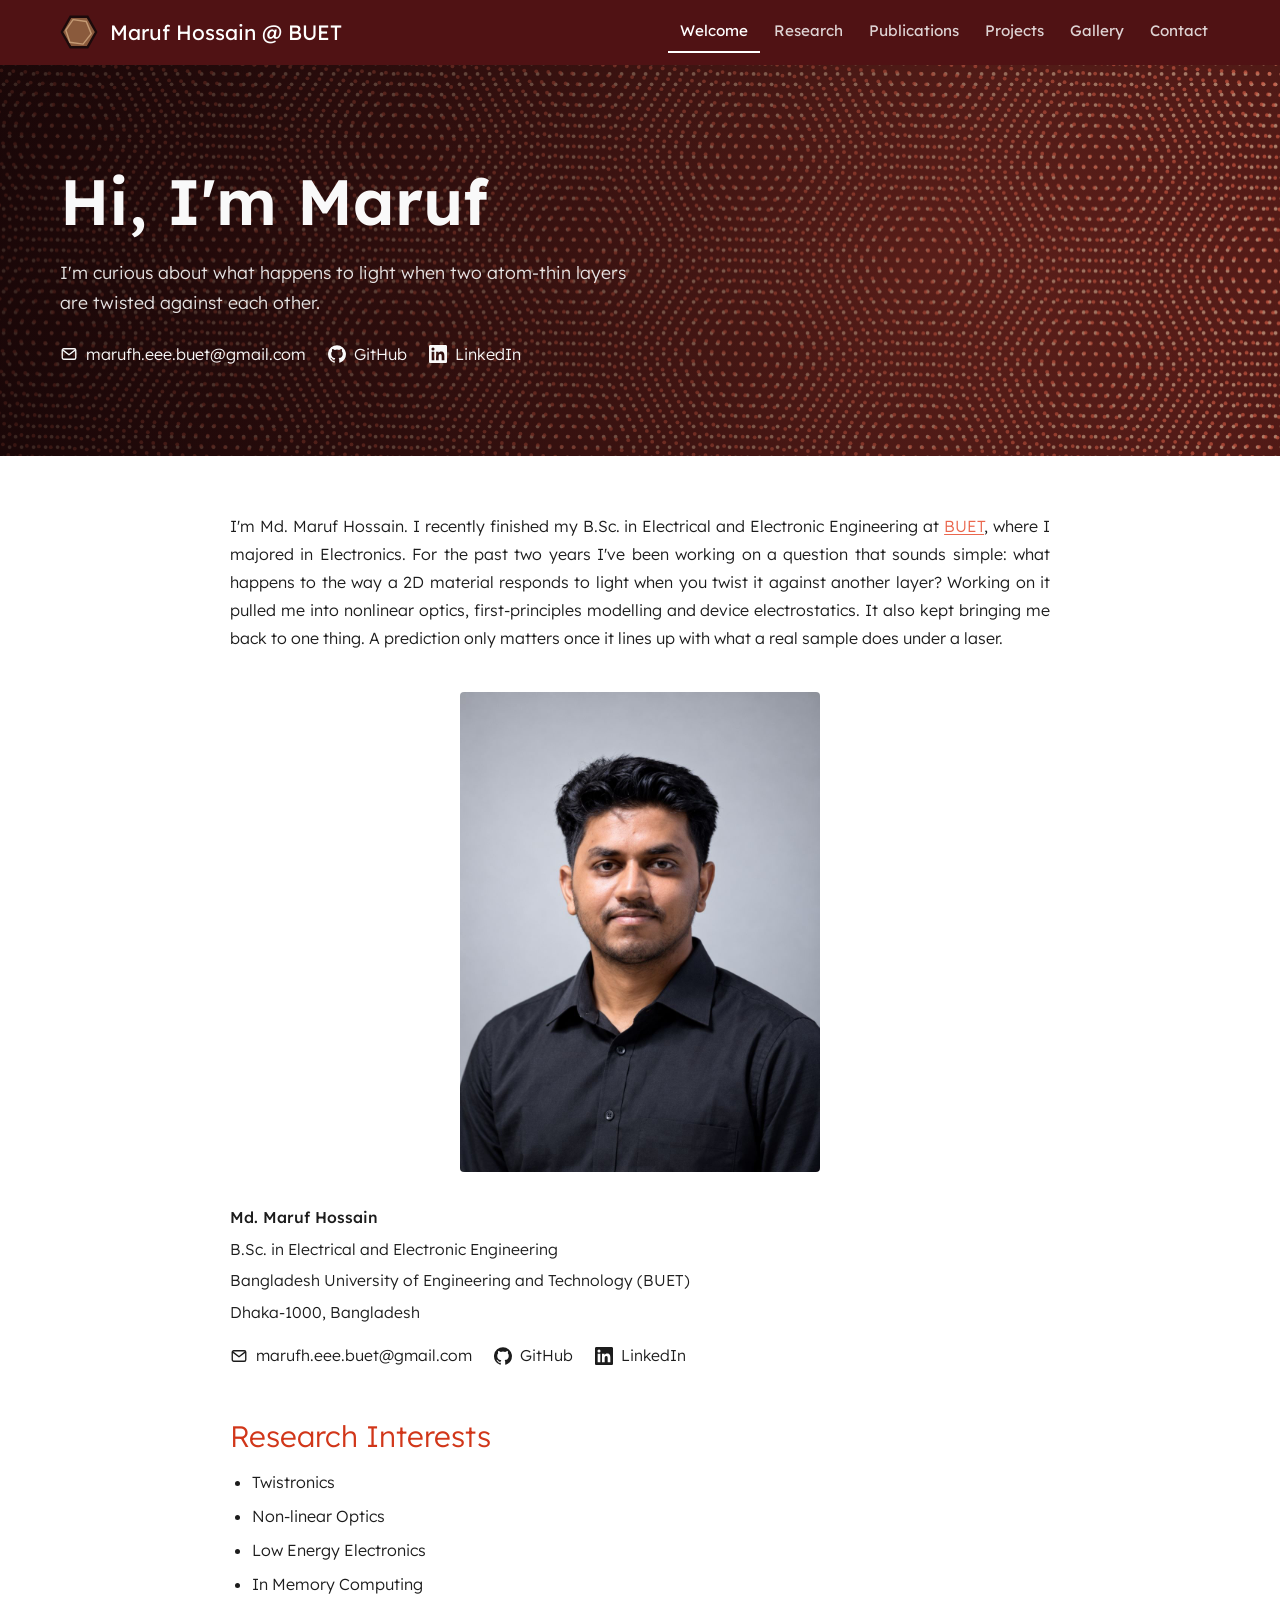
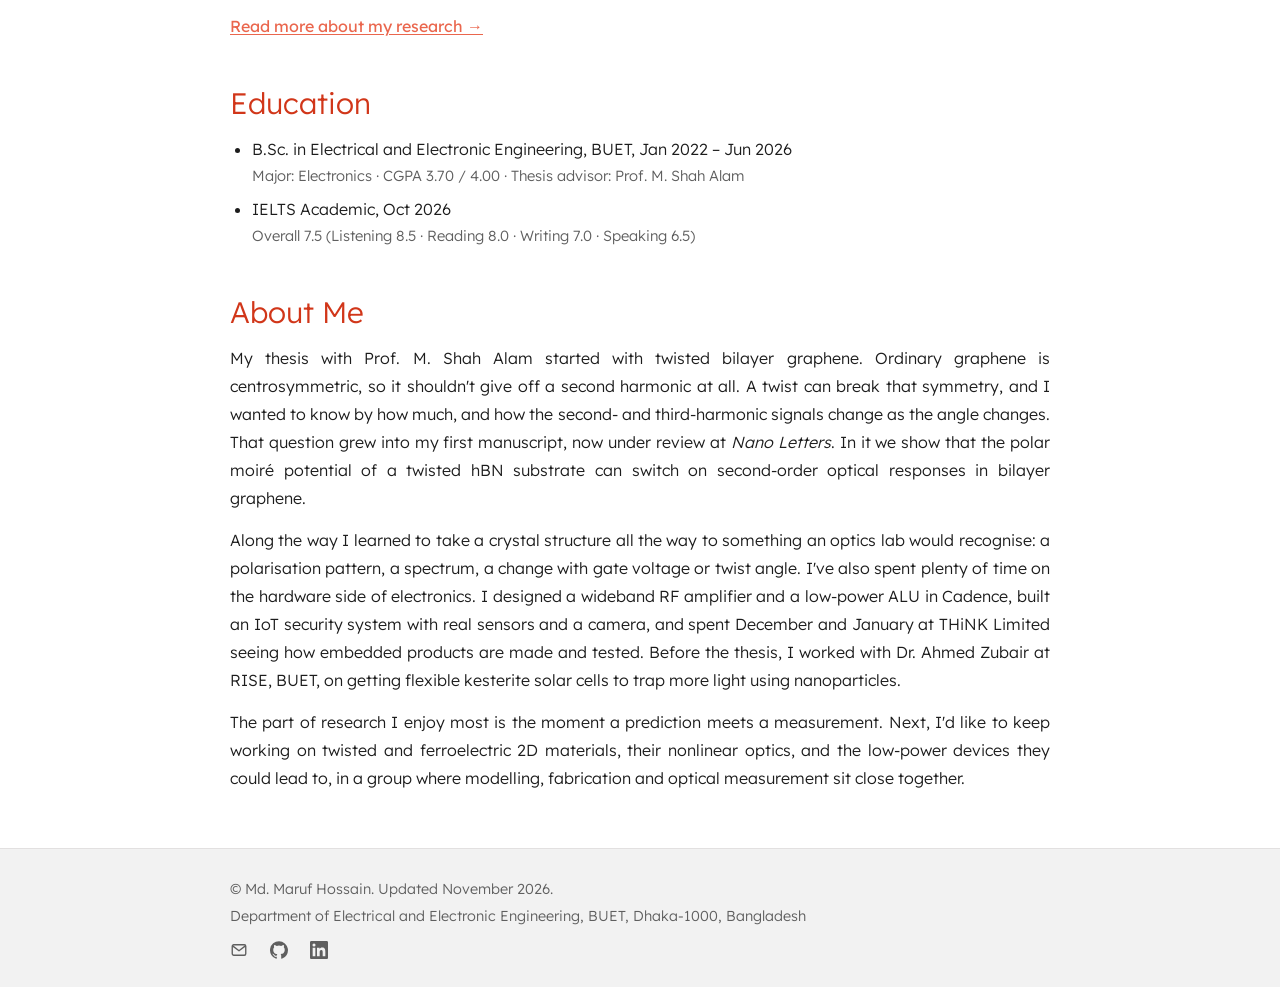
==== index.html @ a51764e7 "Add files via upload" ====
<!doctype html>
<html lang="en">
<head>
<meta charset="utf-8">
<meta name="viewport" content="width=device-width, initial-scale=1, viewport-fit=cover">
<meta name="description" content="Md. Maruf Hossain, B.Sc. EEE (BUET). Twistronics, non-linear optics, low energy electronics and in-memory computing.">
<!--
  HOW TO EDIT
  - Each tab is its own file: index.html (Welcome), research.html, publications.html,
    projects.html, contact.html. Open the file for the tab you want to change.
  - Text: find the sentence (Ctrl+F) and change it.
  - Projects: in projects.html, edit the PROJECTS list inside <script> at the bottom.
  - Gallery: in gallery.html, edit the GALLERY list at the bottom. Gallery photos are the files named gallery-01.jpg, gallery-02.jpg, ...
  - Look of every page (colours, fonts, spacing): style.css. Change it once, all pages follow.
  - Menu tabs: the <nav> block near the top of each page. If you add a page, add its tab to every file.
  - Photo: replace photo.jpg with another image of the same name.
-->
<title>Md. Maruf Hossain</title>
<link rel="preconnect" href="https://fonts.googleapis.com">
<link rel="preconnect" href="https://fonts.gstatic.com" crossorigin>
<link rel="stylesheet" href="https://fonts.googleapis.com/css2?family=Lexend:wght@300;400;500;600&display=swap">
<link rel="stylesheet" href="style.css">
</head>
<body>
<!-- Icons used for the email, GitHub and LinkedIn links -->
<svg width="0" height="0" style="position:absolute" aria-hidden="true">
  <symbol id="i-mail" viewBox="0 0 24 24"><rect x="3" y="5" width="18" height="14" rx="2"/><path d="M3.5 6.5 12 13l8.5-6.5"/></symbol>
  <symbol id="i-github" viewBox="0 0 24 24"><path d="M12 .3a12 12 0 0 0-3.8 23.38c.6.12.83-.26.83-.57l-.02-2.04c-3.34.72-4.04-1.61-4.04-1.61-.55-1.39-1.33-1.76-1.33-1.76-1.09-.74.08-.73.08-.73 1.2.09 1.84 1.24 1.84 1.24 1.07 1.83 2.8 1.3 3.49 1 .1-.78.42-1.3.76-1.6-2.67-.3-5.47-1.33-5.47-5.93 0-1.31.47-2.38 1.24-3.22-.14-.3-.54-1.52.1-3.18 0 0 1-.32 3.3 1.23a11.5 11.5 0 0 1 6 0c2.28-1.55 3.29-1.23 3.29-1.23.64 1.66.24 2.88.12 3.18a4.65 4.65 0 0 1 1.23 3.22c0 4.61-2.8 5.63-5.48 5.92.42.36.81 1.1.81 2.22l-.01 3.29c0 .31.2.69.82.57A12 12 0 0 0 12 .3"/></symbol>
  <symbol id="i-linkedin" viewBox="0 0 24 24"><path d="M20.45 20.45h-3.55v-5.57c0-1.33-.03-3.04-1.85-3.04-1.85 0-2.14 1.45-2.14 2.94v5.67H9.35V9h3.41v1.56h.05c.48-.9 1.64-1.85 3.37-1.85 3.6 0 4.27 2.37 4.27 5.46v6.28zM5.34 7.43a2.06 2.06 0 1 1 0-4.13 2.06 2.06 0 0 1 0 4.13zm1.78 13.02H3.56V9h3.56v11.45zM22.22 0H1.77C.79 0 0 .77 0 1.73v20.54C0 23.23.79 24 1.77 24h20.45c.98 0 1.78-.77 1.78-1.73V1.73C24 .77 23.2 0 22.22 0z"/></symbol>
</svg>

<header class="bar">
  <div class="inner">
    <a class="brand" href="index.html">
      <svg class="logo" viewBox="0 0 40 40" aria-hidden="true">
        <polygon points="11,4 29,4 38,20 29,36 11,36 2,20" fill="#8a5a3c" stroke="#1c0a0b" stroke-width="2.5"/>
        <polygon points="12,8 26,8 33,20 26,32 12,32 6,20" fill="none" stroke="#c49a74" stroke-width="1.5" transform="rotate(8 20 20)"/>
      </svg>
      Maruf Hossain @ BUET
    </a>
    <nav aria-label="Pages">
      <ul>
        <li><a href="index.html" aria-current="page">Welcome</a></li>
        <li><a href="research.html">Research</a></li>
        <li><a href="publications.html">Publications</a></li>
        <li><a href="projects.html">Projects</a></li>
        <li><a href="gallery.html">Gallery</a></li>
        <li><a href="contact.html">Contact</a></li>
      </ul>
    </nav>
  </div>
</header>

<div class="banner">
  <canvas id="moire" aria-hidden="true"></canvas>
  <div class="wrap">
    <h1>Hi, I'm Maruf</h1>
    <p>I'm curious about what happens to light when two atom-thin layers are twisted against each other.</p>
    <div class="social">
      <a href="mailto:marufh.eee.buet@gmail.com"><svg class="i stroke"><use href="#i-mail"/></svg>marufh.eee.buet@gmail.com</a>
      <a href="https://github.com/mmarufh" target="_blank" rel="noopener"><svg class="i"><use href="#i-github"/></svg>GitHub</a>
      <a href="https://www.linkedin.com/in/mmarufh-eee-buet" target="_blank" rel="noopener"><svg class="i"><use href="#i-linkedin"/></svg>LinkedIn</a>
    </div>
  </div>
</div>

<main>
  <!-- WELCOME -->
  <section class="page" id="welcome">
    <div class="wrap">
      <!-- BIO (intro paragraph): edit the text between <p> and </p> -->
      <div class="lead justify">
        <p>I'm Md. Maruf Hossain. I recently finished my B.Sc. in Electrical and Electronic Engineering at <a href="https://www.buet.ac.bd" target="_blank" rel="noopener">BUET</a>, where I majored in Electronics. For the past two years I've been working on a question that sounds simple: what happens to the way a 2D material responds to light when you twist it against another layer? Working on it pulled me into nonlinear optics, first-principles modelling and device electrostatics. It also kept bringing me back to one thing. A prediction only matters once it lines up with what a real sample does under a laser.</p>
      </div>

      <img class="portrait" style="margin-top:40px" src="photo.jpg" alt="Portrait of Md. Maruf Hossain" width="960" height="1280">

      <div class="addr">
        <span><strong>Md. Maruf Hossain</strong></span>
        <span>B.Sc. in Electrical and Electronic Engineering</span>
        <span>Bangladesh University of Engineering and Technology (BUET)</span>
        <span>Dhaka-1000, Bangladesh</span>
        <div class="social">
          <a href="mailto:marufh.eee.buet@gmail.com"><svg class="i stroke"><use href="#i-mail"/></svg>marufh.eee.buet@gmail.com</a>
          <a href="https://github.com/mmarufh" target="_blank" rel="noopener"><svg class="i"><use href="#i-github"/></svg>GitHub</a>
          <a href="https://www.linkedin.com/in/mmarufh-eee-buet" target="_blank" rel="noopener"><svg class="i"><use href="#i-linkedin"/></svg>LinkedIn</a>
        </div>
      </div>

      <h2 class="sub" style="margin-top:48px">Research Interests</h2>
      <ul class="plain">
        <li>Twistronics</li>
        <li>Non-linear Optics</li>
        <li>Low Energy Electronics</li>
        <li>In Memory Computing</li>
      </ul>
      <a class="more" href="research.html">Read more about my research →</a>

      <h2 class="sub">Education</h2>
      <ul class="plain">
        <li>B.Sc. in Electrical and Electronic Engineering, BUET, Jan 2022 – Jun 2026<span class="meta">Major: Electronics · CGPA 3.70 / 4.00 · Thesis advisor: Prof. M. Shah Alam</span></li>
        <li>IELTS Academic, Oct 2026<span class="meta">Overall 7.5 (Listening 8.5 · Reading 8.0 · Writing 7.0 · Speaking 6.5)</span></li>
      </ul>

      <!-- ABOUT ME: each <p> ... </p> is one paragraph. Edit, add or delete paragraphs. -->
      <h2 class="sub">About Me</h2>
      <div class="lead justify">
        <p>My thesis with Prof. M. Shah Alam started with twisted bilayer graphene. Ordinary graphene is centrosymmetric, so it shouldn't give off a second harmonic at all. A twist can break that symmetry, and I wanted to know by how much, and how the second- and third-harmonic signals change as the angle changes. That question grew into my first manuscript, now under review at <i>Nano Letters</i>. In it we show that the polar moiré potential of a twisted hBN substrate can switch on second-order optical responses in bilayer graphene.</p>
        <p>Along the way I learned to take a crystal structure all the way to something an optics lab would recognise: a polarisation pattern, a spectrum, a change with gate voltage or twist angle. I've also spent plenty of time on the hardware side of electronics. I designed a wideband RF amplifier and a low-power ALU in Cadence, built an IoT security system with real sensors and a camera, and spent December and January at THiNK Limited seeing how embedded products are made and tested. Before the thesis, I worked with Dr. Ahmed Zubair at RISE, BUET, on getting flexible kesterite solar cells to trap more light using nanoparticles.</p>
        <p>The part of research I enjoy most is the moment a prediction meets a measurement. Next, I'd like to keep working on twisted and ferroelectric 2D materials, their nonlinear optics, and the low-power devices they could lead to, in a group where modelling, fabrication and optical measurement sit close together.</p>
      </div>
    </div>
  </section>
</main>

<footer>
  <div class="wrap">
    <span>© Md. Maruf Hossain. Updated November 2026.</span>
    <span>Department of Electrical and Electronic Engineering, BUET, Dhaka-1000, Bangladesh</span>
    <div class="social" style="margin-top:10px">
      <a href="mailto:marufh.eee.buet@gmail.com" aria-label="Email"><svg class="i stroke"><use href="#i-mail"/></svg></a>
      <a href="https://github.com/mmarufh" target="_blank" rel="noopener" aria-label="GitHub"><svg class="i"><use href="#i-github"/></svg></a>
      <a href="https://www.linkedin.com/in/mmarufh-eee-buet" target="_blank" rel="noopener" aria-label="LinkedIn"><svg class="i"><use href="#i-linkedin"/></svg></a>
    </div>
  </div>
</footer>

<script src="site.js"></script>
</body>
</html>
---- style.css ----
/* Shared look for every page. Colours are the variables in :root below. */
/* Layout: matches the LeeLab Google Sites theme. Maroon top bar with the site name and tabs,
   a full-width banner with a large white title, then one narrow light column of content
   with coral-red section headings. Single light theme on purpose, like the original. */
:root{
  --maroon:#501214;
  --maroon-dark:#3a0c0e;
  --heading:#d13619;
  --link:#ea664d;
  --ink:#1c1c1c;
  --muted:#5f5f5f;
  --bg:#ffffff;
  --band:#f2f2f2;
  --line:#e2e0e0;
  --f:"Lexend", "Segoe UI", Arial, sans-serif;
  color-scheme:light;
}
*{box-sizing:border-box}
html{scroll-behavior:smooth;scroll-padding-top:76px}
@media (prefers-reduced-motion: reduce){html{scroll-behavior:auto}}
body{background:var(--bg);color:var(--ink);font-family:var(--f);font-weight:300;font-size:16px;line-height:1.75}
body::before{content:"";position:fixed;inset:0 0 auto;height:env(safe-area-inset-top,0px);z-index:10;background:var(--maroon)}
a{color:var(--link);text-underline-offset:2px}
a:focus-visible,button:focus-visible{outline:2px solid var(--link);outline-offset:3px;border-radius:3px}
h1,h2,h3{font-family:var(--f);margin:0;line-height:1.25;text-wrap:balance}
p{margin:0}
strong,b{font-weight:500}
.wrap{max-width:860px;margin:0 auto;padding-left:max(20px,env(safe-area-inset-left,0px));padding-right:max(20px,env(safe-area-inset-right,0px))}
.wrap.wide{max-width:1040px}

/* top bar */
header.bar{position:sticky;top:env(safe-area-inset-top,0px);z-index:5;background:var(--maroon);color:#fff}
header.bar .inner{max-width:1200px;margin:0 auto;display:flex;align-items:center;justify-content:space-between;gap:16px;flex-wrap:wrap;padding-block:12px;padding-left:max(20px,env(safe-area-inset-left,0px));padding-right:max(20px,env(safe-area-inset-right,0px))}
.brand{display:flex;align-items:center;gap:12px;color:#fff;text-decoration:none;font-size:1.3rem;font-weight:400}
.logo{width:38px;height:38px;flex:none}
nav ul{list-style:none;margin:0;padding:0;display:flex;gap:2px;flex-wrap:wrap}
nav a{display:block;padding:6px 12px;color:rgba(255,255,255,.82);text-decoration:none;font-size:.95rem;font-weight:400;border-bottom:2px solid transparent}
nav a:hover{color:#fff;border-bottom-color:#fff}

/* banner */
.banner{position:relative;overflow:hidden;background:var(--maroon-dark);color:#f9f9f9}
#moire{position:absolute;inset:0;width:100%;height:100%;display:block}
.banner::after{content:"";position:absolute;inset:0;background:linear-gradient(90deg,rgba(20,6,7,.78) 0%,rgba(20,6,7,.45) 55%,rgba(20,6,7,.15) 100%)}
.banner .wrap{position:relative;z-index:1;max-width:1200px;padding-block:96px 88px}
.banner h1{font-size:clamp(2.6rem,7vw,4rem);font-weight:600;color:#f9f9f9;max-width:14ch}
.banner p{margin-top:16px;font-size:1.1rem;max-width:52ch;color:rgba(249,249,249,.9)}

/* sections */
section.page{padding-block:56px}
section.page.band{background:var(--band)}
h2.title{font-size:clamp(1.9rem,4vw,2.4rem);font-weight:400;color:var(--ink);margin-bottom:28px}
h2.sub{font-size:1.85rem;font-weight:300;color:var(--heading);margin:44px 0 14px}
h2.sub:first-child{margin-top:0}
h3{font-weight:500;font-size:1.12rem}
.justify{text-align:justify;hyphens:auto}
.lead p+p{margin-top:14px}

/* welcome */
.portrait{display:block;width:100%;max-width:360px;height:auto;margin:0 auto 32px;border-radius:4px}
.addr{display:grid;gap:4px;font-size:.98rem}
.links{display:flex;gap:18px;flex-wrap:wrap;margin-top:10px}
ul.plain{margin:0;padding-left:22px;display:grid;gap:6px}
ul.plain .meta{display:block;color:var(--muted);font-size:.92rem}

/* research */
.interests{display:grid;grid-template-columns:1fr 1fr;gap:28px 36px;margin-top:8px}
.interests > div{min-width:0}
.interests h3{color:var(--ink);margin-bottom:6px}
.interests p{color:var(--muted);font-size:.96rem}

.pipeline{display:grid;grid-template-columns:repeat(5,1fr);margin-top:8px;border:1px solid var(--line);background:var(--bg)}
.step{padding:16px 14px;border-left:1px solid var(--line);min-width:0}
.step:first-child{border-left:0}
.step .n{font-size:.78rem;color:var(--heading);font-weight:500;letter-spacing:.06em}
.step strong{display:block;font-size:.98rem;margin-top:2px}
.step span{display:block;color:var(--muted);font-size:.86rem;line-height:1.5;margin-top:4px}

.work{display:grid;gap:30px;margin-top:8px}
.work article{min-width:0}
.work .when{font-size:.86rem;color:var(--muted)}
.work .when b{color:var(--heading);font-weight:500}
.work h3{font-size:1.2rem;margin:4px 0 8px}
.work .who{color:var(--muted);font-size:.92rem;margin-top:6px}
.work .tools{font-size:.86rem;color:var(--muted);margin-top:4px;font-style:italic}

.pub{border-left:3px solid var(--maroon);padding:6px 0 6px 18px}
.pub .t{font-weight:400;font-size:1.06rem}
.pub .a{color:var(--muted);font-size:.94rem;margin-top:4px}
.pub .a u{text-decoration:none;color:var(--ink);font-weight:500}

/* projects */
.projects{display:grid;grid-template-columns:1fr 1fr;gap:20px}
.proj{display:flex;flex-direction:column;background:var(--bg);border:1px solid var(--line);border-top:3px solid var(--maroon);padding:22px;min-width:0}
.proj.feature{grid-column:1 / -1;border-top-color:var(--heading)}
.proj .kind{font-size:.78rem;letter-spacing:.06em;text-transform:uppercase;color:var(--heading);font-weight:400}
.proj h3{font-size:1.15rem;margin-top:6px}
.proj p{color:var(--muted);font-size:.95rem;margin-top:8px}
.proj ul{margin:10px 0 0;padding-left:18px;font-size:.93rem;display:grid;gap:4px;flex:1}
.proj .tools{font-size:.84rem;color:var(--muted);font-style:italic;margin-top:12px}
.files{display:flex;flex-wrap:wrap;gap:8px;margin-top:16px}
.files a{font-size:.88rem;font-weight:400;text-decoration:none;padding:7px 16px;background:var(--maroon);color:#fff;border-radius:3px}
.files a:hover{background:var(--heading)}
.files .pending{font-size:.86rem;color:var(--muted);font-style:italic}

/* skills */
.skills{display:grid;grid-template-columns:repeat(4,1fr);gap:24px}
.skills > div{min-width:0}
.skills h3{font-size:1rem;color:var(--heading);font-weight:400;margin-bottom:6px}
.skills ul{list-style:none;margin:0;padding:0;display:grid;gap:3px;font-size:.95rem}

/* contact */
.contact-grid{display:grid;grid-template-columns:110px 1fr;gap:10px 18px;align-items:center}
.contact-grid > *{min-width:0}
.contact-grid .k{color:var(--muted);font-size:.9rem}
.contact-grid code{font-family:var(--f);font-size:1rem;user-select:all;overflow-wrap:anywhere}
.copy{font:inherit;font-size:.8rem;margin-left:10px;padding:2px 10px;border:1px solid var(--line);border-radius:3px;background:var(--bg);color:var(--ink);cursor:pointer}
.copy:hover{border-color:var(--link);color:var(--link)}

/* icon links, like the CV header */
.social{display:flex;flex-wrap:wrap;gap:10px 22px;align-items:center}
.social a{display:inline-flex;align-items:center;gap:8px;text-decoration:none;color:inherit}
.social a:hover{color:var(--link)}
.banner .social{margin-top:22px;color:#f9f9f9}
.banner .social a:hover{color:#f3c7a6}
svg.i{width:18px;height:18px;flex:none;fill:currentColor}
svg.i.stroke{fill:none;stroke:currentColor;stroke-width:1.8;stroke-linejoin:round;stroke-linecap:round}
.addr .social{margin-top:12px}

footer{background:var(--band);border-top:1px solid var(--line);color:var(--muted);font-size:.9rem}
footer .wrap{padding-block:28px;display:grid;gap:2px}

@media (max-width:760px){
  nav{width:100%}
  .interests,.projects{grid-template-columns:1fr}
  .skills{grid-template-columns:1fr 1fr}
  .pipeline{grid-template-columns:1fr}
  .step{border-left:0;border-top:1px solid var(--line)}
  .step:first-child{border-top:0}
  .contact-grid{grid-template-columns:1fr;gap:2px}
  .contact-grid .k{margin-top:10px}
  .justify{text-align:left}
}
@media (max-width:440px){.skills{grid-template-columns:1fr}}

/* multi-page additions */
nav a[aria-current="page"]{color:#fff;border-bottom-color:#fff}
.banner.small .wrap{padding-block:64px 56px}
.banner.small h1{font-size:clamp(2.2rem,5.5vw,3.2rem);max-width:none}
.more{display:inline-block;margin-top:14px;font-weight:400}

/* gallery */
.gallery{columns:3 280px;column-gap:18px}
.gallery figure{break-inside:avoid;margin:0 0 18px;background:var(--bg);border:1px solid var(--line)}
.gallery button{display:block;width:100%;padding:0;border:0;background:none;cursor:zoom-in}
.gallery img{display:block;width:100%;height:auto}
.gallery figcaption{padding:10px 14px 12px;font-size:.92rem;color:var(--muted);line-height:1.55}
.lightbox{position:fixed;inset:0;z-index:20;background:rgba(18,6,7,.92);display:flex;flex-direction:column;align-items:center;justify-content:center;gap:12px;
  padding:calc(16px + env(safe-area-inset-top,0px)) max(16px,env(safe-area-inset-right,0px)) calc(16px + env(safe-area-inset-bottom,0px)) max(16px,env(safe-area-inset-left,0px))}
.lightbox img{max-width:100%;max-height:calc(100% - 70px);object-fit:contain}
.lightbox p{color:#f1e7e2;margin:0;text-align:center;max-width:70ch;font-size:.95rem}
.lightbox .lb-btn{position:absolute;background:rgba(255,255,255,.12);color:#fff;border:0;border-radius:50%;width:44px;height:44px;font:inherit;font-size:1.4rem;cursor:pointer}
.lightbox .lb-btn:hover{background:rgba(255,255,255,.25)}
.lb-close{top:calc(14px + env(safe-area-inset-top,0px));right:max(14px,env(safe-area-inset-right,0px))}
.lb-prev{left:max(14px,env(safe-area-inset-left,0px));top:50%}
.lb-next{right:max(14px,env(safe-area-inset-right,0px));top:50%}
body{margin:0}
img{max-width:100%}
[hidden]{display:none!important}
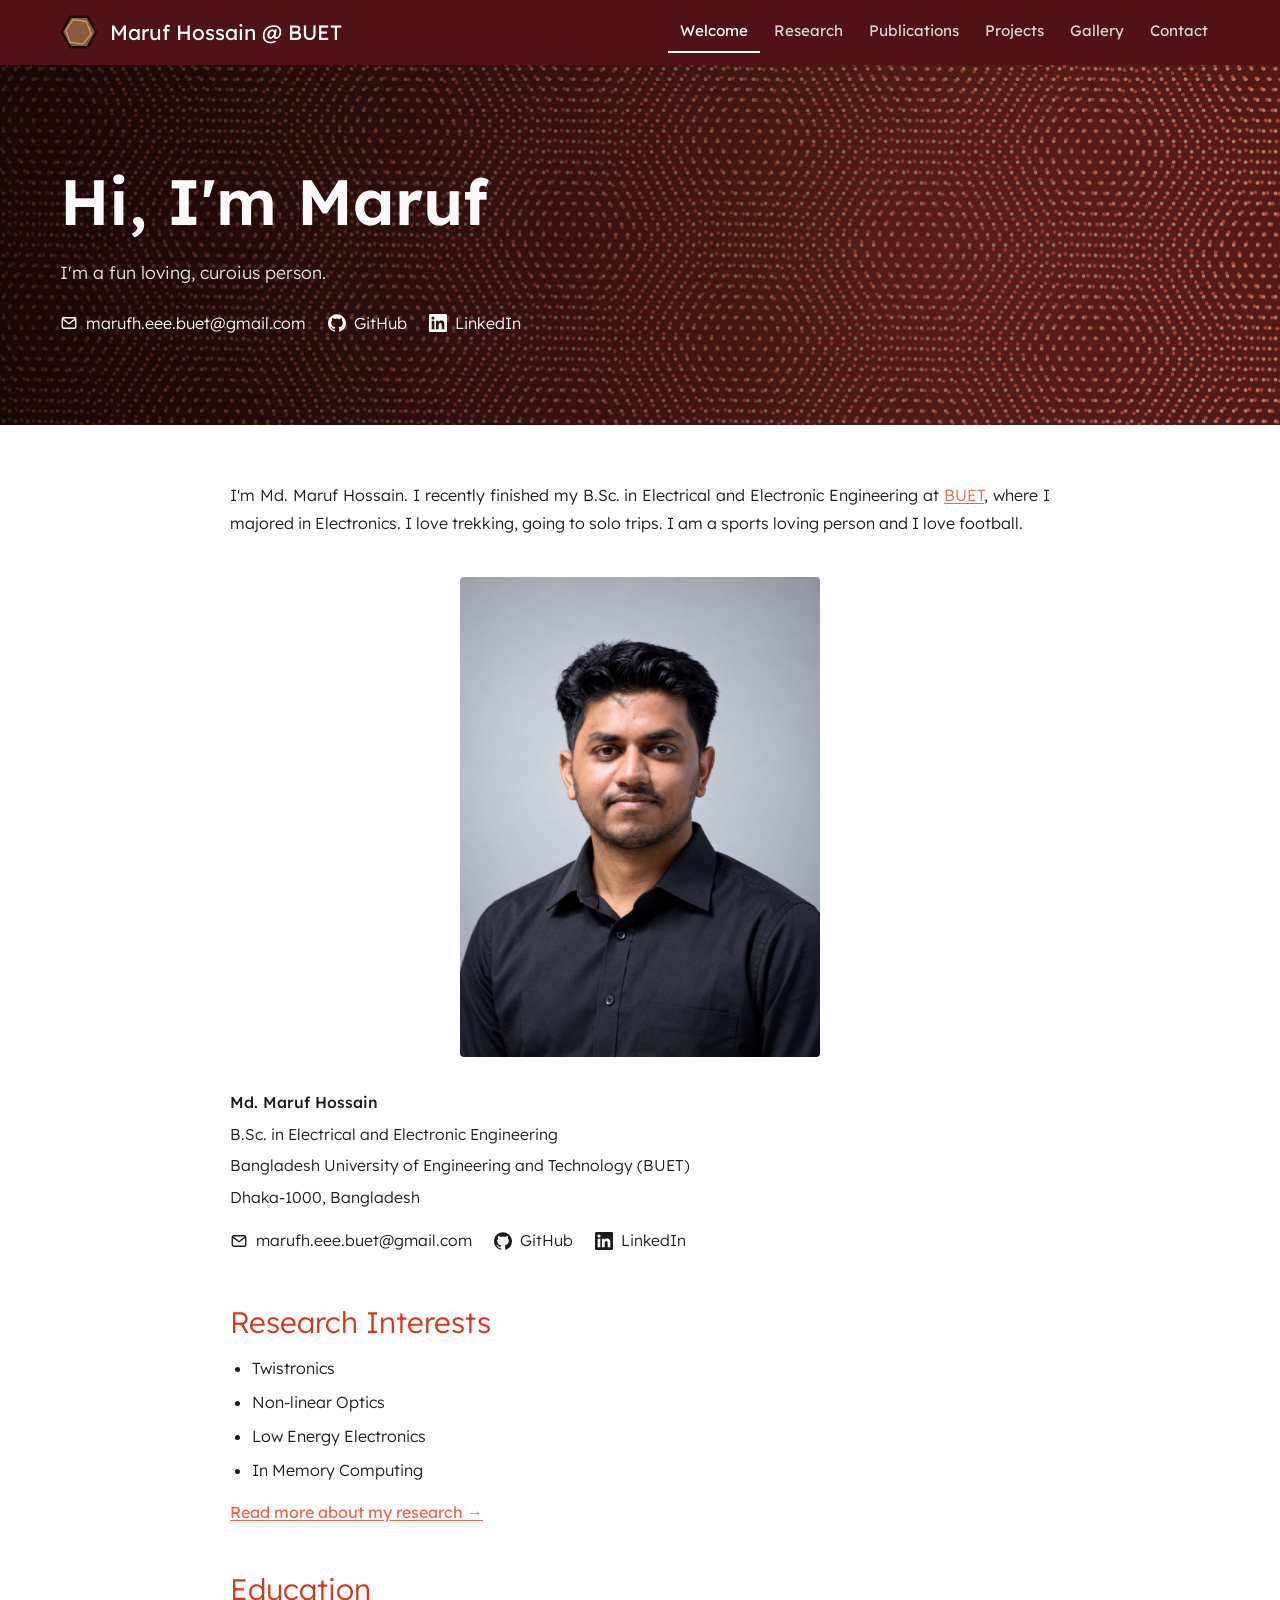
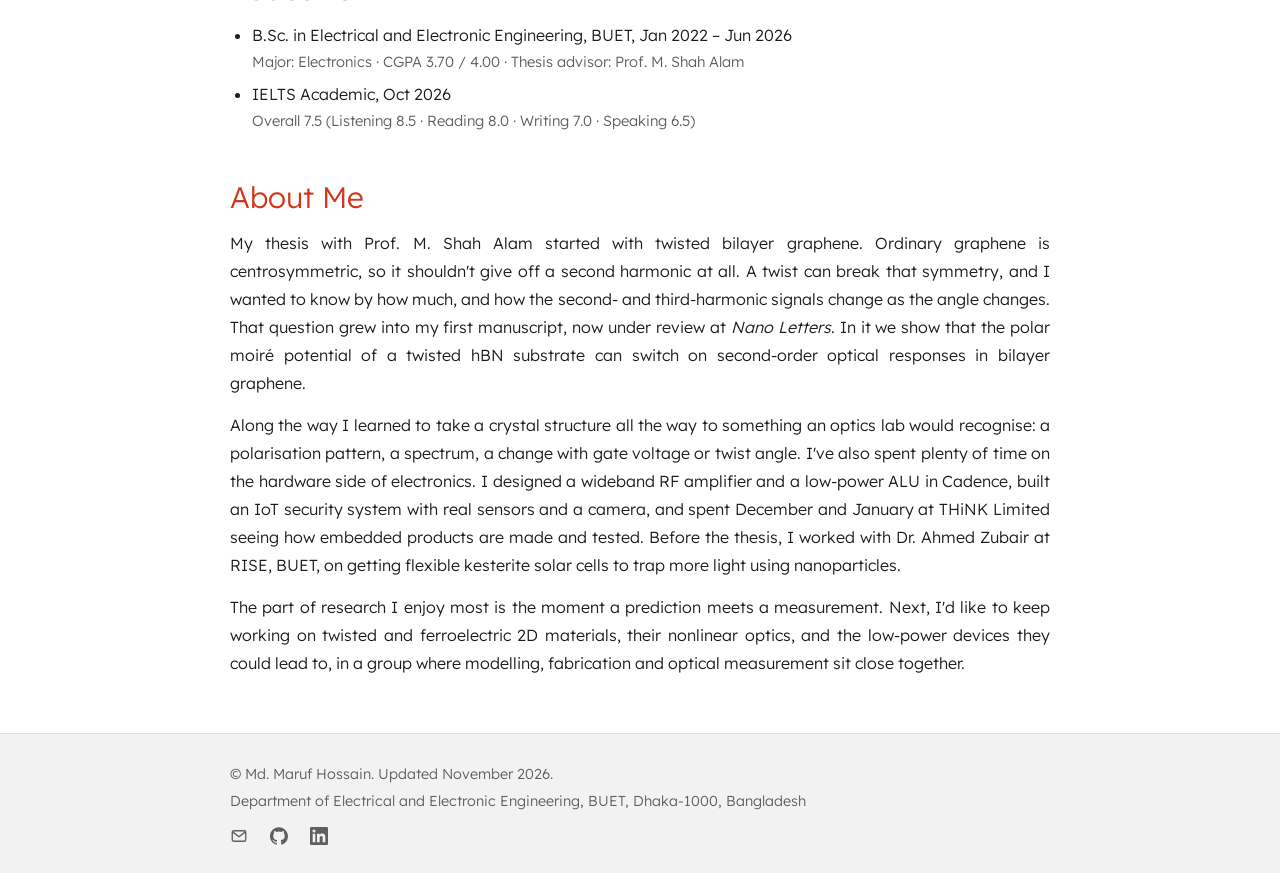
==== commit cd388e39: "Update personal introduction in index.html" ====
--- a/index.html
+++ b/index.html
@@ -55,7 +55,7 @@
   <canvas id="moire" aria-hidden="true"></canvas>
   <div class="wrap">
     <h1>Hi, I'm Maruf</h1>
-    <p>I'm curious about what happens to light when two atom-thin layers are twisted against each other.</p>
+    <p>I'm a fun loving, curoius person.</p>
     <div class="social">
       <a href="mailto:marufh.eee.buet@gmail.com"><svg class="i stroke"><use href="#i-mail"/></svg>marufh.eee.buet@gmail.com</a>
       <a href="https://github.com/mmarufh" target="_blank" rel="noopener"><svg class="i"><use href="#i-github"/></svg>GitHub</a>
@@ -70,7 +70,7 @@
     <div class="wrap">
       <!-- BIO (intro paragraph): edit the text between <p> and </p> -->
       <div class="lead justify">
-        <p>I'm Md. Maruf Hossain. I recently finished my B.Sc. in Electrical and Electronic Engineering at <a href="https://www.buet.ac.bd" target="_blank" rel="noopener">BUET</a>, where I majored in Electronics. For the past two years I've been working on a question that sounds simple: what happens to the way a 2D material responds to light when you twist it against another layer? Working on it pulled me into nonlinear optics, first-principles modelling and device electrostatics. It also kept bringing me back to one thing. A prediction only matters once it lines up with what a real sample does under a laser.</p>
+        <p>I'm Md. Maruf Hossain. I recently finished my B.Sc. in Electrical and Electronic Engineering at <a href="https://www.buet.ac.bd" target="_blank" rel="noopener">BUET</a>, where I majored in Electronics. I love trekking, going to solo trips. I am a sports loving person and I love football.  </p>
       </div>
 
       <img class="portrait" style="margin-top:40px" src="photo.jpg" alt="Portrait of Md. Maruf Hossain" width="960" height="1280">
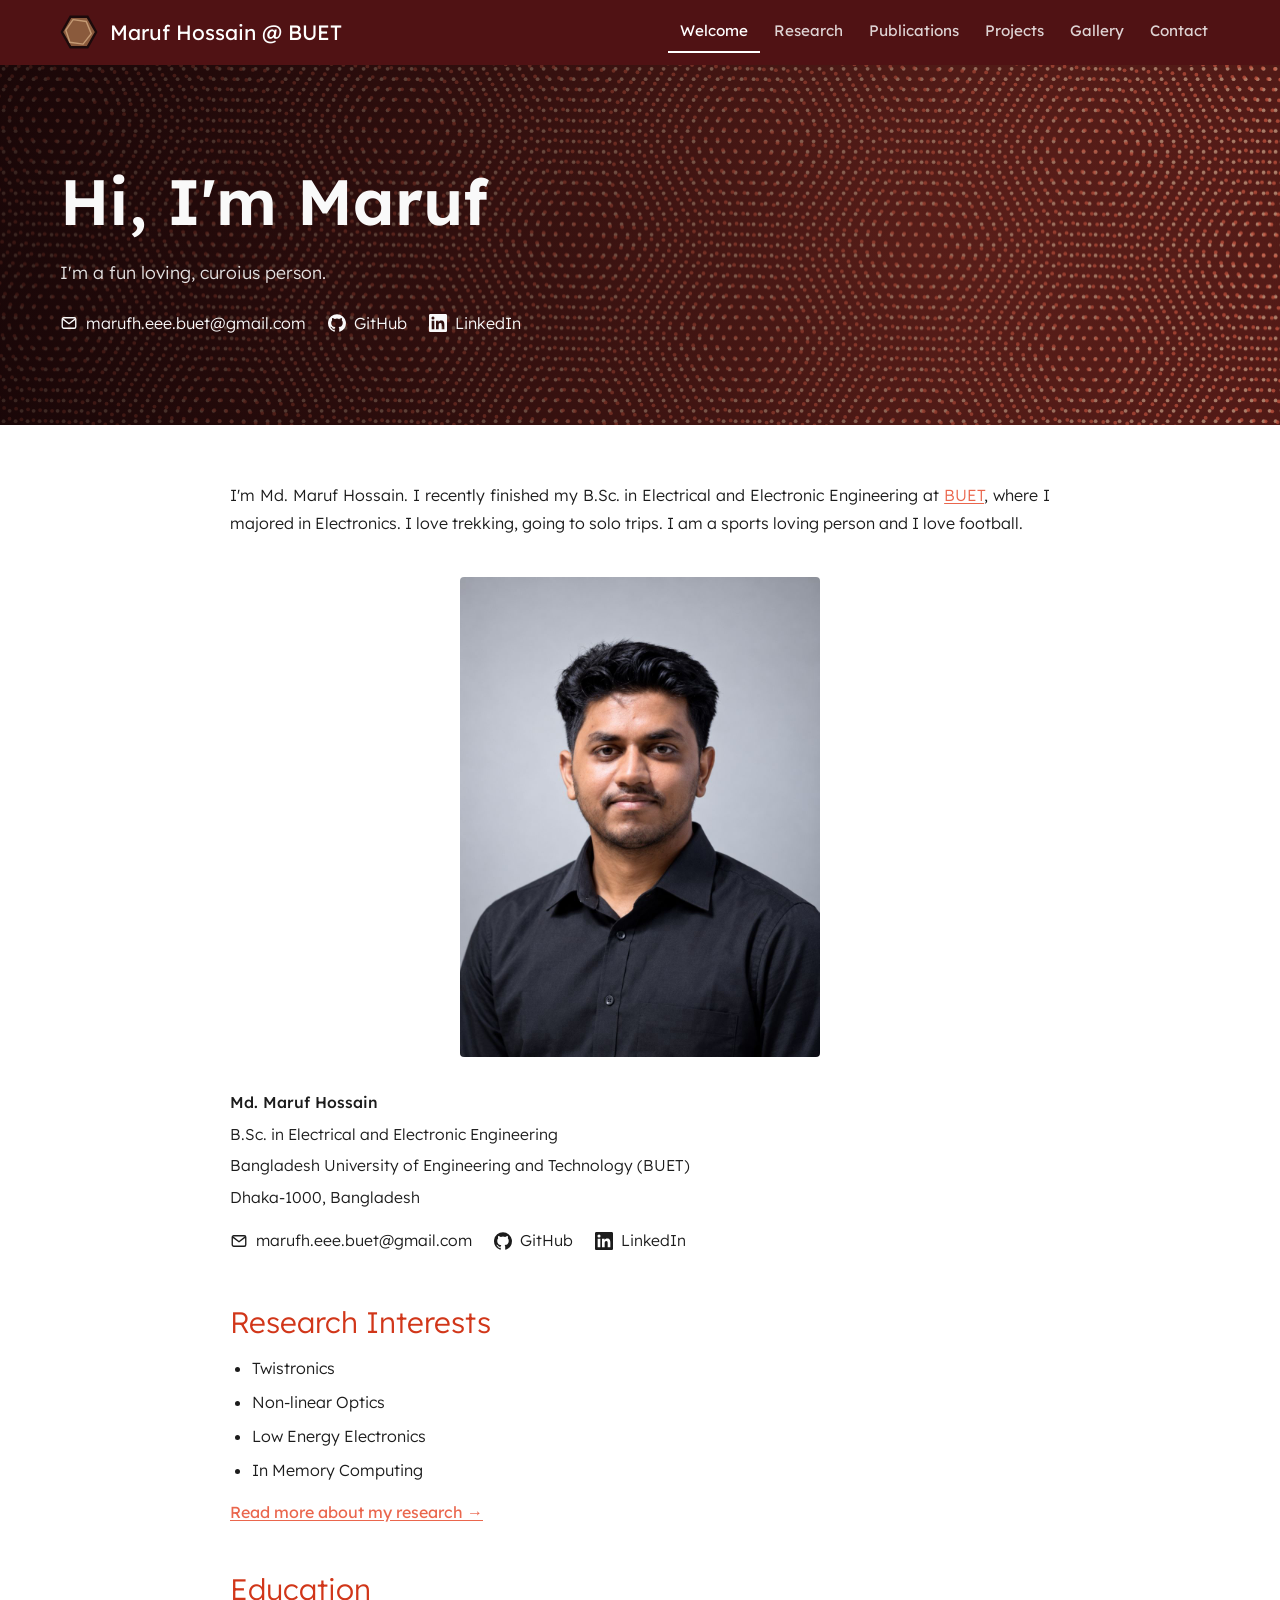
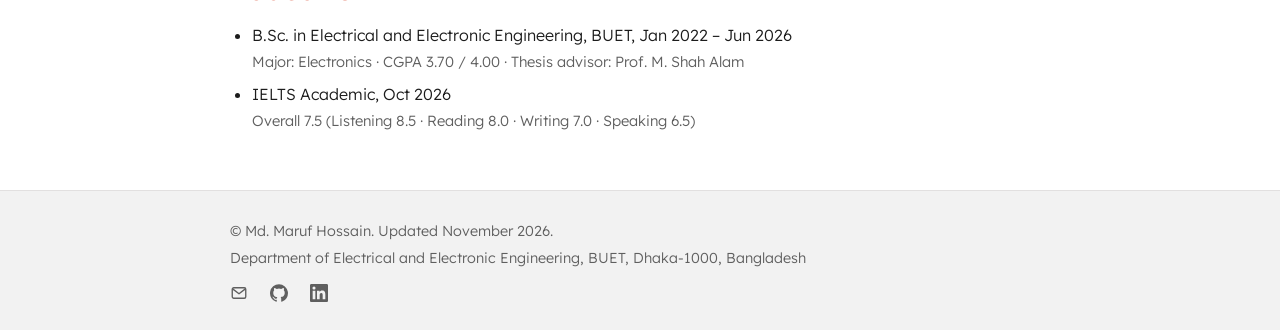
==== commit 00f6dd03: "Remove 'About Me' section from index.html Removed the 'About Me' section from the index.html file." ====
--- a/index.html
+++ b/index.html
@@ -103,12 +103,8 @@
       </ul>
 
       <!-- ABOUT ME: each <p> ... </p> is one paragraph. Edit, add or delete paragraphs. -->
-      <h2 class="sub">About Me</h2>
-      <div class="lead justify">
-        <p>My thesis with Prof. M. Shah Alam started with twisted bilayer graphene. Ordinary graphene is centrosymmetric, so it shouldn't give off a second harmonic at all. A twist can break that symmetry, and I wanted to know by how much, and how the second- and third-harmonic signals change as the angle changes. That question grew into my first manuscript, now under review at <i>Nano Letters</i>. In it we show that the polar moiré potential of a twisted hBN substrate can switch on second-order optical responses in bilayer graphene.</p>
-        <p>Along the way I learned to take a crystal structure all the way to something an optics lab would recognise: a polarisation pattern, a spectrum, a change with gate voltage or twist angle. I've also spent plenty of time on the hardware side of electronics. I designed a wideband RF amplifier and a low-power ALU in Cadence, built an IoT security system with real sensors and a camera, and spent December and January at THiNK Limited seeing how embedded products are made and tested. Before the thesis, I worked with Dr. Ahmed Zubair at RISE, BUET, on getting flexible kesterite solar cells to trap more light using nanoparticles.</p>
-        <p>The part of research I enjoy most is the moment a prediction meets a measurement. Next, I'd like to keep working on twisted and ferroelectric 2D materials, their nonlinear optics, and the low-power devices they could lead to, in a group where modelling, fabrication and optical measurement sit close together.</p>
-      </div>
+  
+      
     </div>
   </section>
 </main>
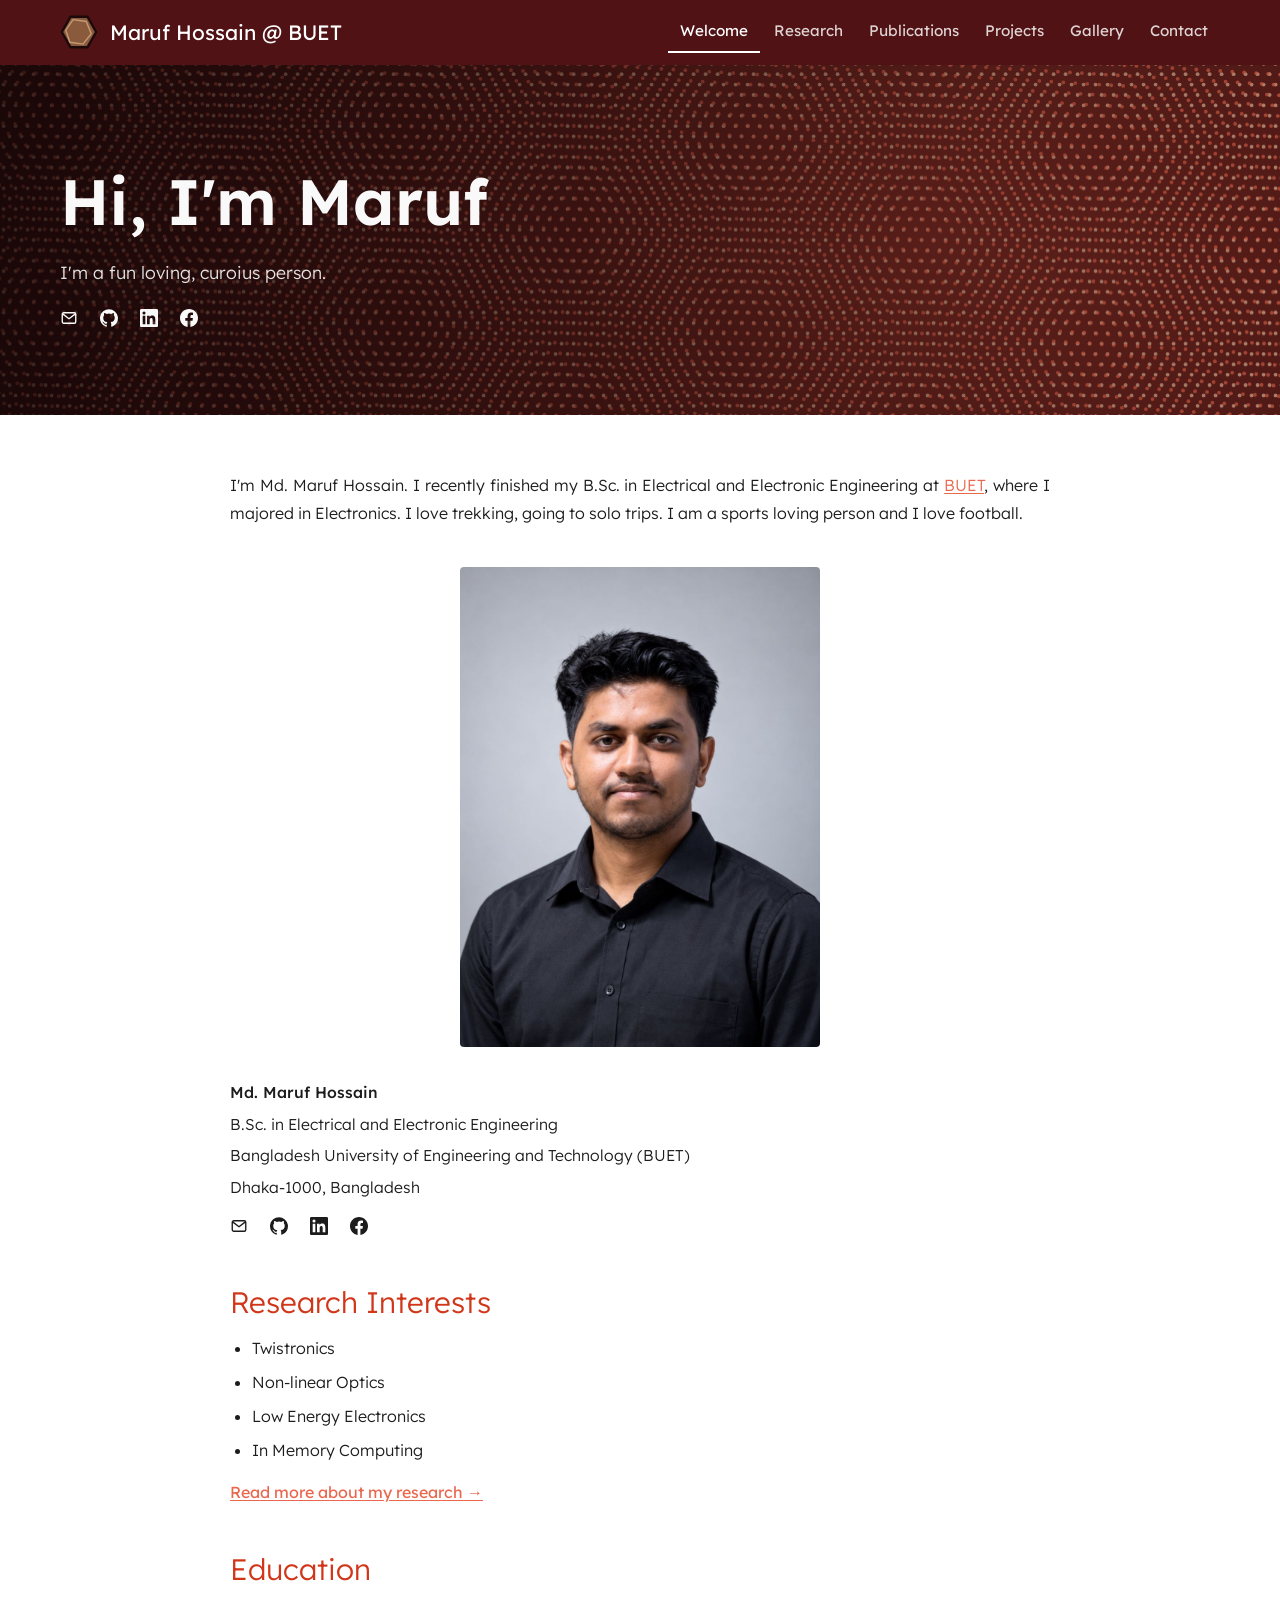
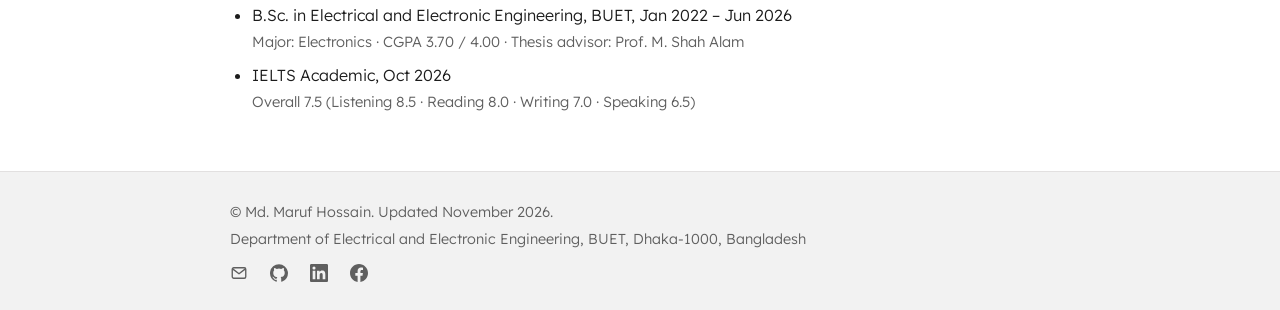
==== commit 6262b3f0: "Use icon-only social links on welcome page" ====
--- a/index.html
+++ b/index.html
@@ -22,11 +22,12 @@
 <link rel="stylesheet" href="style.css">
 </head>
 <body>
-<!-- Icons used for the email, GitHub and LinkedIn links -->
+<!-- Icons used for the email, GitHub, LinkedIn and Facebook links -->
 <svg width="0" height="0" style="position:absolute" aria-hidden="true">
   <symbol id="i-mail" viewBox="0 0 24 24"><rect x="3" y="5" width="18" height="14" rx="2"/><path d="M3.5 6.5 12 13l8.5-6.5"/></symbol>
-  <symbol id="i-github" viewBox="0 0 24 24"><path d="M12 .3a12 12 0 0 0-3.8 23.38c.6.12.83-.26.83-.57l-.02-2.04c-3.34.72-4.04-1.61-4.04-1.61-.55-1.39-1.33-1.76-1.33-1.76-1.09-.74.08-.73.08-.73 1.2.09 1.84 1.24 1.84 1.24 1.07 1.83 2.8 1.3 3.49 1 .1-.78.42-1.3.76-1.6-2.67-.3-5.47-1.33-5.47-5.93 0-1.31.47-2.38 1.24-3.22-.14-.3-.54-1.52.1-3.18 0 0 1-.32 3.3 1.23a11.5 11.5 0 0 1 6 0c2.28-1.55 3.29-1.23 3.29-1.23.64 1.66.24 2.88.12 3.18a4.65 4.65 0 0 1 1.23 3.22c0 4.61-2.8 5.63-5.48 5.92.42.36.81 1.1.81 2.22l-.01 3.29c0 .31.2.69.82.57A12 12 0 0 0 12 .3"/></symbol>
+  <symbol id="i-github" viewBox="0 0 24 24"><path d="M12 .3a12 12 0 0 0-3.8 23.38c.6.12.83-.26.83-.57l-.02-2.04c-3.34.72-4.04-1.61-4.04-1.61-.55-1.39-1.33-1.76-1.33-1.76-1.09-.74.08-.73.08-.73 1.2.09 1.84 1.24 1.84 1.24 1.07 1.83 2.8 1.3 3.49 1 .11-.78.42-1.3.76-1.6-2.67-.3-5.47-1.33-5.47-5.93 0-1.31.47-2.38 1.24-3.22-.14-.3-.54-1.52.1-3.18 0 0 1.01-.32 3.3 1.23a11.5 11.5 0 0 1 6 0c2.28-1.55 3.29-1.23 3.29-1.23.64 1.66.24 2.88.12 3.18a4.65 4.65 0 0 1 1.23 3.22c0 4.61-2.8 5.63-5.48 5.92.42.36.81 1.1.81 2.22l-.01 3.29c0 .31.2.69.82.57A12 12 0 0 0 12 .3"/></symbol>
   <symbol id="i-linkedin" viewBox="0 0 24 24"><path d="M20.45 20.45h-3.55v-5.57c0-1.33-.03-3.04-1.85-3.04-1.85 0-2.14 1.45-2.14 2.94v5.67H9.35V9h3.41v1.56h.05c.48-.9 1.64-1.85 3.37-1.85 3.6 0 4.27 2.37 4.27 5.46v6.28zM5.34 7.43a2.06 2.06 0 1 1 0-4.13 2.06 2.06 0 0 1 0 4.13zm1.78 13.02H3.56V9h3.56v11.45zM22.22 0H1.77C.79 0 0 .77 0 1.73v20.54C0 23.23.79 24 1.77 24h20.45c.98 0 1.78-.77 1.78-1.73V1.73C24 .77 23.2 0 22.22 0z"/></symbol>
+  <symbol id="i-facebook" viewBox="0 0 24 24"><path d="M24 12.07C24 5.4 18.63 0 12 0S0 5.4 0 12.07c0 6.02 4.39 11 10.13 11.93v-8.43H7.08v-3.5h3.05V9.4c0-3.03 1.79-4.7 4.53-4.7 1.31 0 2.68.24 2.68.24v2.97h-1.51c-1.49 0-1.95.93-1.95 1.88v2.27h3.32l-.53 3.5h-2.79V24C19.61 23.07 24 18.09 24 12.07z"/></symbol>
 </svg>
 
 <header class="bar">
@@ -57,9 +58,10 @@
     <h1>Hi, I'm Maruf</h1>
     <p>I'm a fun loving, curoius person.</p>
     <div class="social">
-      <a href="mailto:marufh.eee.buet@gmail.com"><svg class="i stroke"><use href="#i-mail"/></svg>marufh.eee.buet@gmail.com</a>
-      <a href="https://github.com/mmarufh" target="_blank" rel="noopener"><svg class="i"><use href="#i-github"/></svg>GitHub</a>
-      <a href="https://www.linkedin.com/in/mmarufh-eee-buet" target="_blank" rel="noopener"><svg class="i"><use href="#i-linkedin"/></svg>LinkedIn</a>
+      <a href="mailto:marufh.eee.buet@gmail.com" aria-label="Email"><svg class="i stroke" aria-hidden="true"><use href="#i-mail"/></svg></a>
+      <a href="https://github.com/mmarufh" target="_blank" rel="noopener" aria-label="GitHub"><svg class="i" aria-hidden="true"><use href="#i-github"/></svg></a>
+      <a href="https://www.linkedin.com/in/mmarufh-eee-buet" target="_blank" rel="noopener" aria-label="LinkedIn"><svg class="i" aria-hidden="true"><use href="#i-linkedin"/></svg></a>
+      <a href="https://www.facebook.com/share/1EQhnkhLwz/" target="_blank" rel="noopener" aria-label="Facebook"><svg class="i" aria-hidden="true"><use href="#i-facebook"/></svg></a>
     </div>
   </div>
 </div>
@@ -81,9 +83,10 @@
         <span>Bangladesh University of Engineering and Technology (BUET)</span>
         <span>Dhaka-1000, Bangladesh</span>
         <div class="social">
-          <a href="mailto:marufh.eee.buet@gmail.com"><svg class="i stroke"><use href="#i-mail"/></svg>marufh.eee.buet@gmail.com</a>
-          <a href="https://github.com/mmarufh" target="_blank" rel="noopener"><svg class="i"><use href="#i-github"/></svg>GitHub</a>
-          <a href="https://www.linkedin.com/in/mmarufh-eee-buet" target="_blank" rel="noopener"><svg class="i"><use href="#i-linkedin"/></svg>LinkedIn</a>
+          <a href="mailto:marufh.eee.buet@gmail.com" aria-label="Email"><svg class="i stroke" aria-hidden="true"><use href="#i-mail"/></svg></a>
+          <a href="https://github.com/mmarufh" target="_blank" rel="noopener" aria-label="GitHub"><svg class="i" aria-hidden="true"><use href="#i-github"/></svg></a>
+          <a href="https://www.linkedin.com/in/mmarufh-eee-buet" target="_blank" rel="noopener" aria-label="LinkedIn"><svg class="i" aria-hidden="true"><use href="#i-linkedin"/></svg></a>
+          <a href="https://www.facebook.com/share/1EQhnkhLwz/" target="_blank" rel="noopener" aria-label="Facebook"><svg class="i" aria-hidden="true"><use href="#i-facebook"/></svg></a>
         </div>
       </div>
 
@@ -117,6 +120,7 @@
       <a href="mailto:marufh.eee.buet@gmail.com" aria-label="Email"><svg class="i stroke"><use href="#i-mail"/></svg></a>
       <a href="https://github.com/mmarufh" target="_blank" rel="noopener" aria-label="GitHub"><svg class="i"><use href="#i-github"/></svg></a>
       <a href="https://www.linkedin.com/in/mmarufh-eee-buet" target="_blank" rel="noopener" aria-label="LinkedIn"><svg class="i"><use href="#i-linkedin"/></svg></a>
+      <a href="https://www.facebook.com/share/1EQhnkhLwz/" target="_blank" rel="noopener" aria-label="Facebook"><svg class="i"><use href="#i-facebook"/></svg></a>
     </div>
   </div>
 </footer>
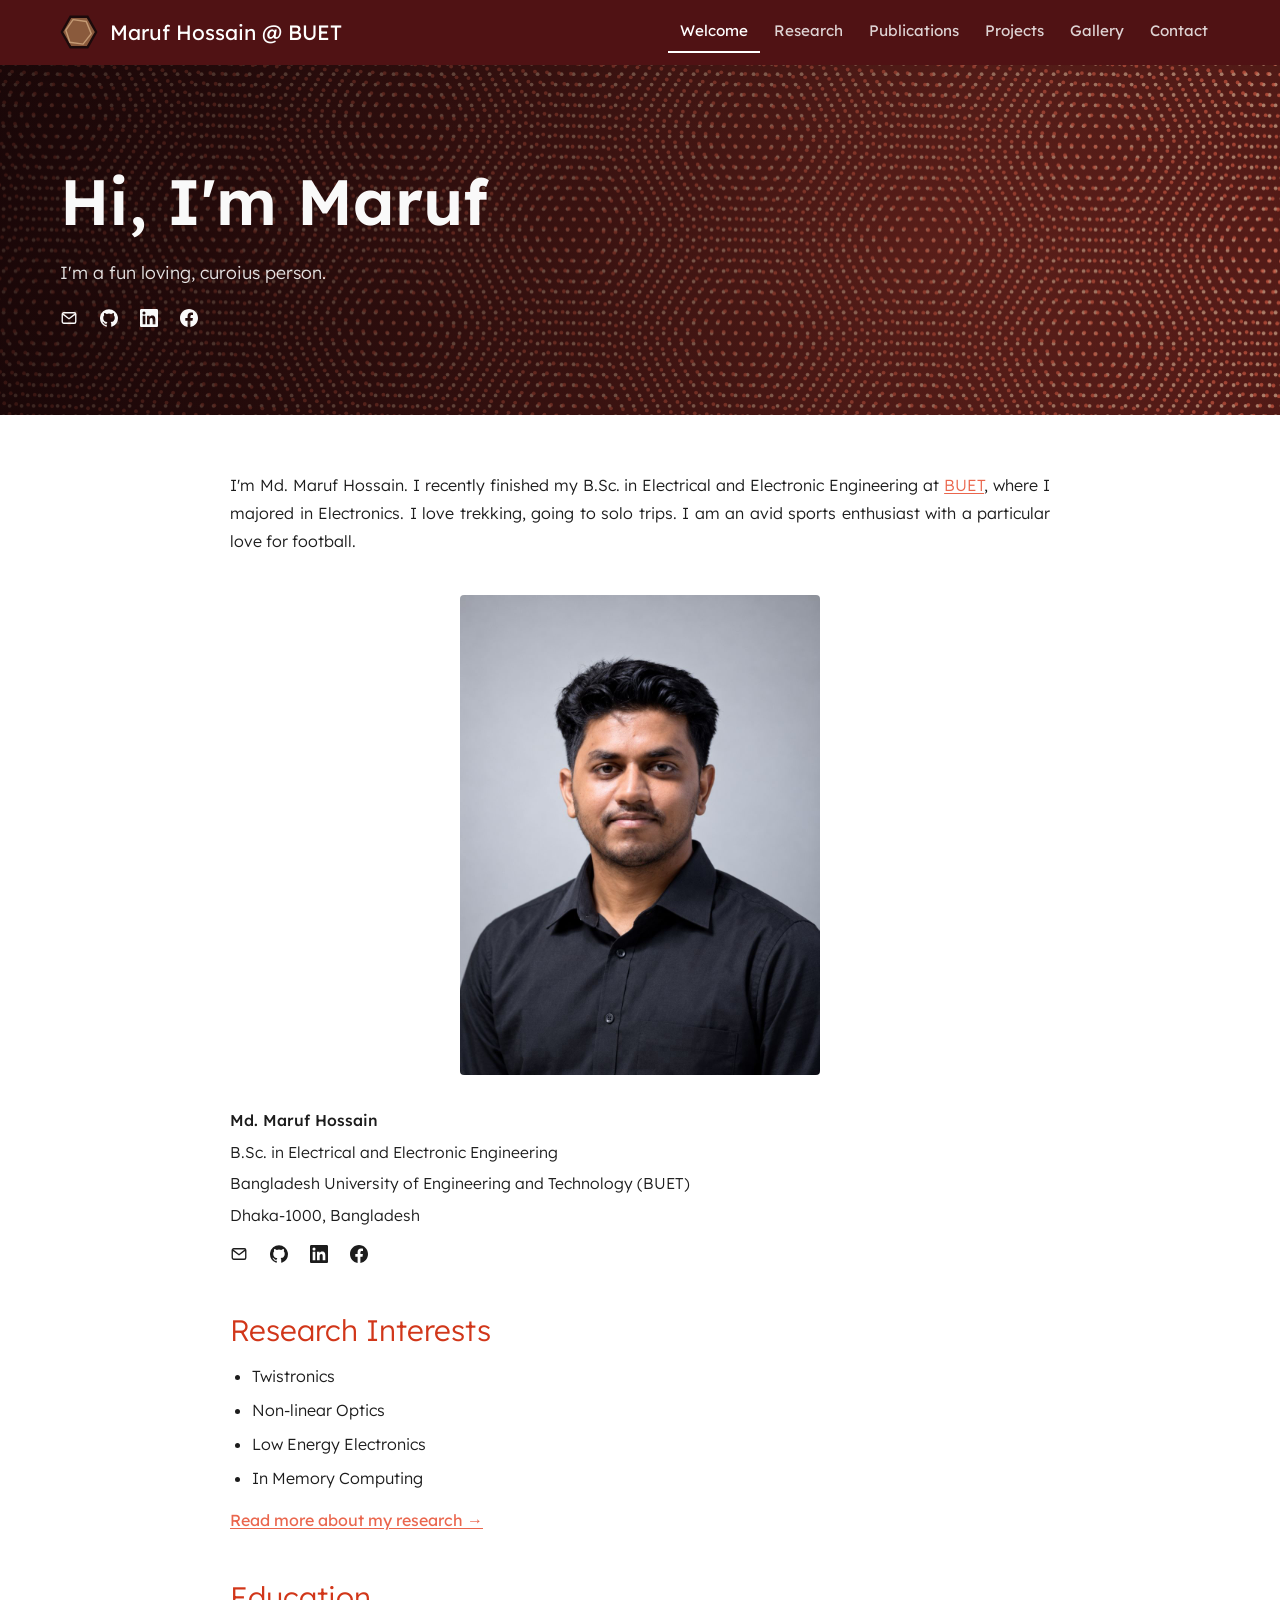
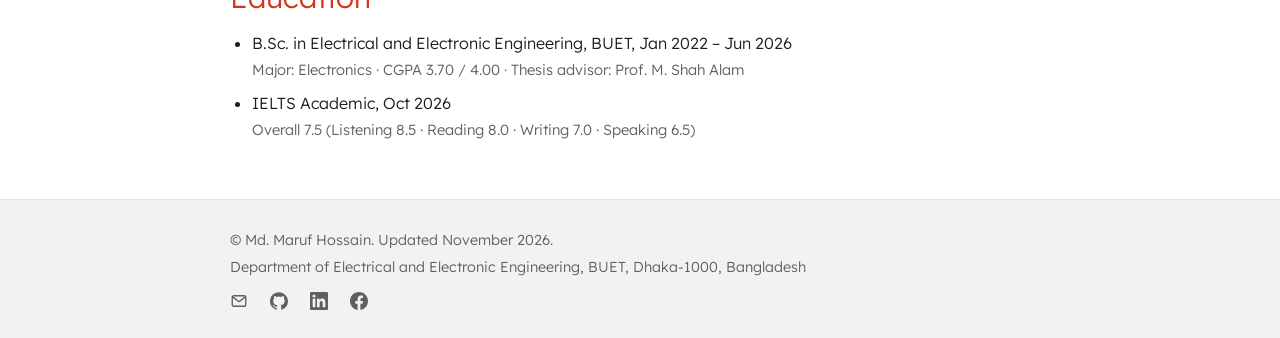
==== commit 8cee8b1a: "Update index.html" ====
--- a/index.html
+++ b/index.html
@@ -4,17 +4,7 @@
 <meta charset="utf-8">
 <meta name="viewport" content="width=device-width, initial-scale=1, viewport-fit=cover">
 <meta name="description" content="Md. Maruf Hossain, B.Sc. EEE (BUET). Twistronics, non-linear optics, low energy electronics and in-memory computing.">
-<!--
-  HOW TO EDIT
-  - Each tab is its own file: index.html (Welcome), research.html, publications.html,
-    projects.html, contact.html. Open the file for the tab you want to change.
-  - Text: find the sentence (Ctrl+F) and change it.
-  - Projects: in projects.html, edit the PROJECTS list inside <script> at the bottom.
-  - Gallery: in gallery.html, edit the GALLERY list at the bottom. Gallery photos are the files named gallery-01.jpg, gallery-02.jpg, ...
-  - Look of every page (colours, fonts, spacing): style.css. Change it once, all pages follow.
-  - Menu tabs: the <nav> block near the top of each page. If you add a page, add its tab to every file.
-  - Photo: replace photo.jpg with another image of the same name.
--->
+
 <title>Md. Maruf Hossain</title>
 <link rel="preconnect" href="https://fonts.googleapis.com">
 <link rel="preconnect" href="https://fonts.gstatic.com" crossorigin>
@@ -72,7 +62,7 @@
     <div class="wrap">
       <!-- BIO (intro paragraph): edit the text between <p> and </p> -->
       <div class="lead justify">
-        <p>I'm Md. Maruf Hossain. I recently finished my B.Sc. in Electrical and Electronic Engineering at <a href="https://www.buet.ac.bd" target="_blank" rel="noopener">BUET</a>, where I majored in Electronics. I love trekking, going to solo trips. I am a sports loving person and I love football.  </p>
+        <p>I'm Md. Maruf Hossain. I recently finished my B.Sc. in Electrical and Electronic Engineering at <a href="https://www.buet.ac.bd" target="_blank" rel="noopener">BUET</a>, where I majored in Electronics. I love trekking, going to solo trips. I am an avid sports enthusiast with a particular love for football.  </p>
       </div>
 
       <img class="portrait" style="margin-top:40px" src="photo.jpg" alt="Portrait of Md. Maruf Hossain" width="960" height="1280">
